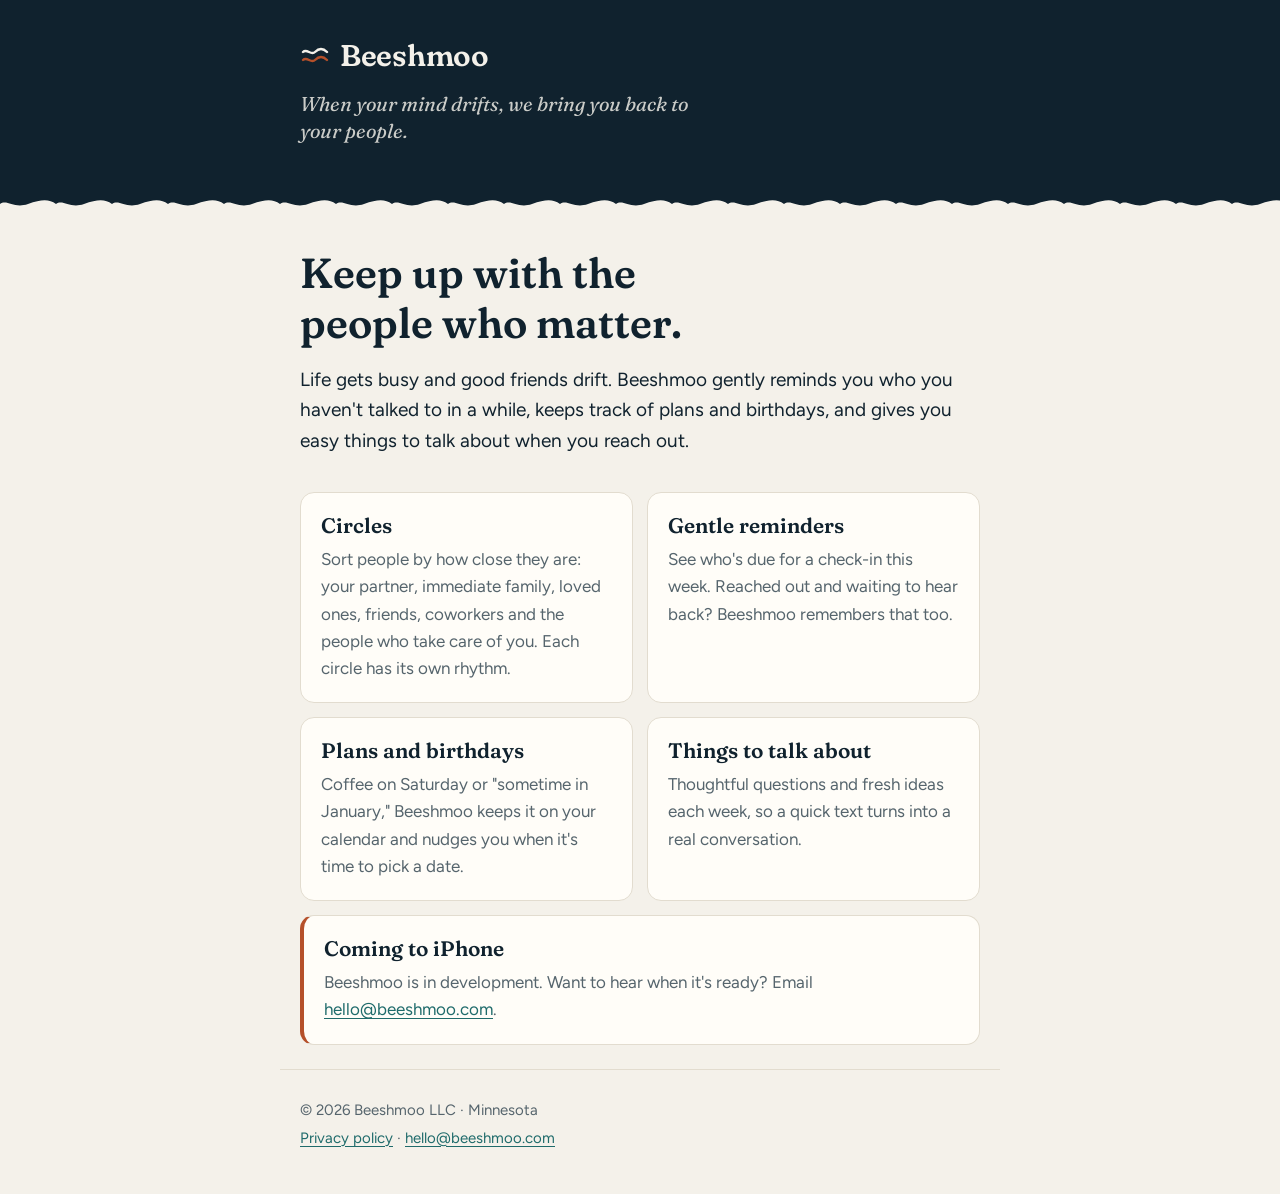
==== index.html @ cf82f2f8 "Beeshmoo website: home page and privacy policy Co-Authored-By: Claude Opus 5.5 <noreply@anthropic.co" ====
<!doctype html>
<html lang="en">
<head>
<meta charset="utf-8">
<meta name="viewport" content="width=device-width, initial-scale=1">
<title>Beeshmoo</title>
<meta name="description" content="Beeshmoo helps you keep up with the people who matter: reminders to check in, plans, birthdays and conversation ideas.">
<link rel="icon" href="data:image/svg+xml,%3Csvg xmlns='http://www.w3.org/2000/svg' viewBox='0 0 30 22' fill='none' stroke-width='2.6' stroke-linecap='round'%3E%3Cpath d='M3 7c4-4 8 4 12 0s8-4 12 0' stroke='%2310222E'/%3E%3Cpath d='M3 15c4-4 8 4 12 0s8-4 12 0' stroke='%23B5502A'/%3E%3C/svg%3E">
<link rel="preconnect" href="https://fonts.googleapis.com">
<link rel="preconnect" href="https://fonts.gstatic.com" crossorigin>
<link href="https://fonts.googleapis.com/css2?family=Fraunces:ital,opsz,wght,SOFT@0,9..144,400..600,0..100;1,9..144,400,0..100&family=Figtree:wght@400;500;600&display=swap" rel="stylesheet">
<link rel="stylesheet" href="style.css">
</head>
<body>
<header class="top">
  <div class="wrap">
    <a class="brand" href="/">
      <svg width="30" height="22" viewBox="0 0 30 22" fill="none" stroke-width="2.4" stroke-linecap="round" aria-hidden="true">
        <path class="logo-a" d="M3 7c4-4 8 4 12 0s8-4 12 0"/>
        <path class="logo-b" d="M3 15c4-4 8 4 12 0s8-4 12 0"/>
      </svg>
      Beeshmoo
    </a>
    <p class="tagline">When your mind drifts, we bring you back to your people.</p>
  </div>
</header>

<main class="wrap">
  <section class="lead">
    <h1>Keep up with the people who matter.</h1>
    <p>Life gets busy and good friends drift. Beeshmoo gently reminds you who you haven't talked to in a while, keeps track of plans and birthdays, and gives you easy things to talk about when you reach out.</p>
  </section>

  <section class="features">
    <div class="card">
      <h2>Circles</h2>
      <p>Sort people by how close they are: your partner, immediate family, loved ones, friends, coworkers and the people who take care of you. Each circle has its own rhythm.</p>
    </div>
    <div class="card">
      <h2>Gentle reminders</h2>
      <p>See who's due for a check-in this week. Reached out and waiting to hear back? Beeshmoo remembers that too.</p>
    </div>
    <div class="card">
      <h2>Plans and birthdays</h2>
      <p>Coffee on Saturday or "sometime in January," Beeshmoo keeps it on your calendar and nudges you when it's time to pick a date.</p>
    </div>
    <div class="card">
      <h2>Things to talk about</h2>
      <p>Thoughtful questions and fresh ideas each week, so a quick text turns into a real conversation.</p>
    </div>
  </section>

  <section class="soon card">
    <h2>Coming to iPhone</h2>
    <p>Beeshmoo is in development. Want to hear when it's ready? Email <a href="mailto:hello@beeshmoo.com">hello@beeshmoo.com</a>.</p>
  </section>
</main>

<footer class="wrap foot">
  <p>&copy; 2026 Beeshmoo LLC &middot; Minnesota</p>
  <p><a href="privacy.html">Privacy policy</a> &middot; <a href="mailto:hello@beeshmoo.com">hello@beeshmoo.com</a></p>
</footer>
</body>
</html>
---- style.css ----
/* Beeshmoo site: same look as the app. Navy header with a wave edge, sand page, paper cards. */
:root {
  --ink: #10222E; --bg: #F4F1EA; --deep: #10222E; --on-deep: #F4F1EA;
  --coral: #B5502A; --teal: #1F6B6B; --paper: #FFFDF8; --muted: #56656D; --line: #E2DCCF;
  --tagline: rgba(244, 241, 234, 0.82);
  --display: Fraunces, Georgia, "Times New Roman", serif;
  --body: Figtree, system-ui, -apple-system, "Segoe UI", sans-serif;
  color-scheme: light;
}
@media (prefers-color-scheme: dark) {
  :root:not([data-theme="light"]) {
    --ink: #EDE7DB; --bg: #0D1820; --deep: #08131B; --on-deep: #EDE7DB;
    --coral: #EB8C64; --teal: #6FC2B9; --paper: #14232C; --muted: #98A8AF; --line: #263943;
    --tagline: rgba(237, 231, 219, 0.78);
    color-scheme: dark;
  }
}
:root[data-theme="dark"] {
  --ink: #EDE7DB; --bg: #0D1820; --deep: #08131B; --on-deep: #EDE7DB;
  --coral: #EB8C64; --teal: #6FC2B9; --paper: #14232C; --muted: #98A8AF; --line: #263943;
  --tagline: rgba(237, 231, 219, 0.78);
  color-scheme: dark;
}

* { box-sizing: border-box; }
html { -webkit-text-size-adjust: 100%; }
body { margin: 0; background: var(--bg); color: var(--ink); font: 17px/1.6 var(--body); }
.wrap { max-width: 720px; margin: 0 auto; padding-inline: 20px; }
h1, h2 { font-family: var(--display); font-weight: 600; line-height: 1.2; margin: 0; text-wrap: balance; font-variation-settings: "SOFT" 50; }
a { color: var(--teal); text-underline-offset: 3px; }

.top { position: relative; background: var(--deep); color: var(--on-deep); padding-block: 32px 64px; }
.top.slim { padding-bottom: 34px; }
.top::after {
  content: ""; position: absolute; left: 0; right: 0; bottom: -1px; height: 11px; background: var(--bg);
  -webkit-mask: url("data:image/svg+xml,%3Csvg xmlns='http://www.w3.org/2000/svg' width='56' height='11' viewBox='0 0 56 11'%3E%3Cpath d='M0 6c7-5 14 5 28 0s21-5 28 0v5H0z'/%3E%3C/svg%3E") repeat-x left bottom / 56px 11px;
  mask: url("data:image/svg+xml,%3Csvg xmlns='http://www.w3.org/2000/svg' width='56' height='11' viewBox='0 0 56 11'%3E%3Cpath d='M0 6c7-5 14 5 28 0s21-5 28 0v5H0z'/%3E%3C/svg%3E") repeat-x left bottom / 56px 11px;
}
.brand {
  display: inline-flex; align-items: center; gap: 10px; text-decoration: none;
  font-family: var(--display); font-size: 30px; font-weight: 600; letter-spacing: -0.01em; color: var(--on-deep);
  font-variation-settings: "SOFT" 100;
}
.logo-a { stroke: var(--on-deep); }
.logo-b { stroke: var(--coral); }
.tagline { margin: 10px 0 0; max-width: 30ch; font-family: var(--display); font-style: italic; font-size: 20px; line-height: 1.35; color: var(--tagline); }

main { padding-block: 40px 24px; }
.lead h1 { font-size: clamp(30px, 6vw, 42px); }
.lead p { font-size: 19px; margin: 16px 0 0; max-width: 58ch; }

.features { display: grid; grid-template-columns: repeat(auto-fit, minmax(260px, 1fr)); gap: 14px; margin-top: 36px; }
.card { background: var(--paper); border: 1px solid var(--line); border-radius: 14px; padding: 20px; }
.card h2 { font-size: 21px; }
.card p { margin: 8px 0 0; color: var(--muted); }
.soon { margin-top: 14px; border-left: 4px solid var(--coral); }

.prose h1 { font-size: clamp(30px, 6vw, 40px); }
.prose h2 { font-size: 22px; margin-top: 32px; }
.prose p, .prose li { max-width: 65ch; }
.prose ul { padding-left: 22px; }
.muted { color: var(--muted); margin-top: 6px; }

.foot { padding-block: 24px 40px; border-top: 1px solid var(--line); color: var(--muted); font-size: 15px; }
.foot p { margin: 4px 0; }
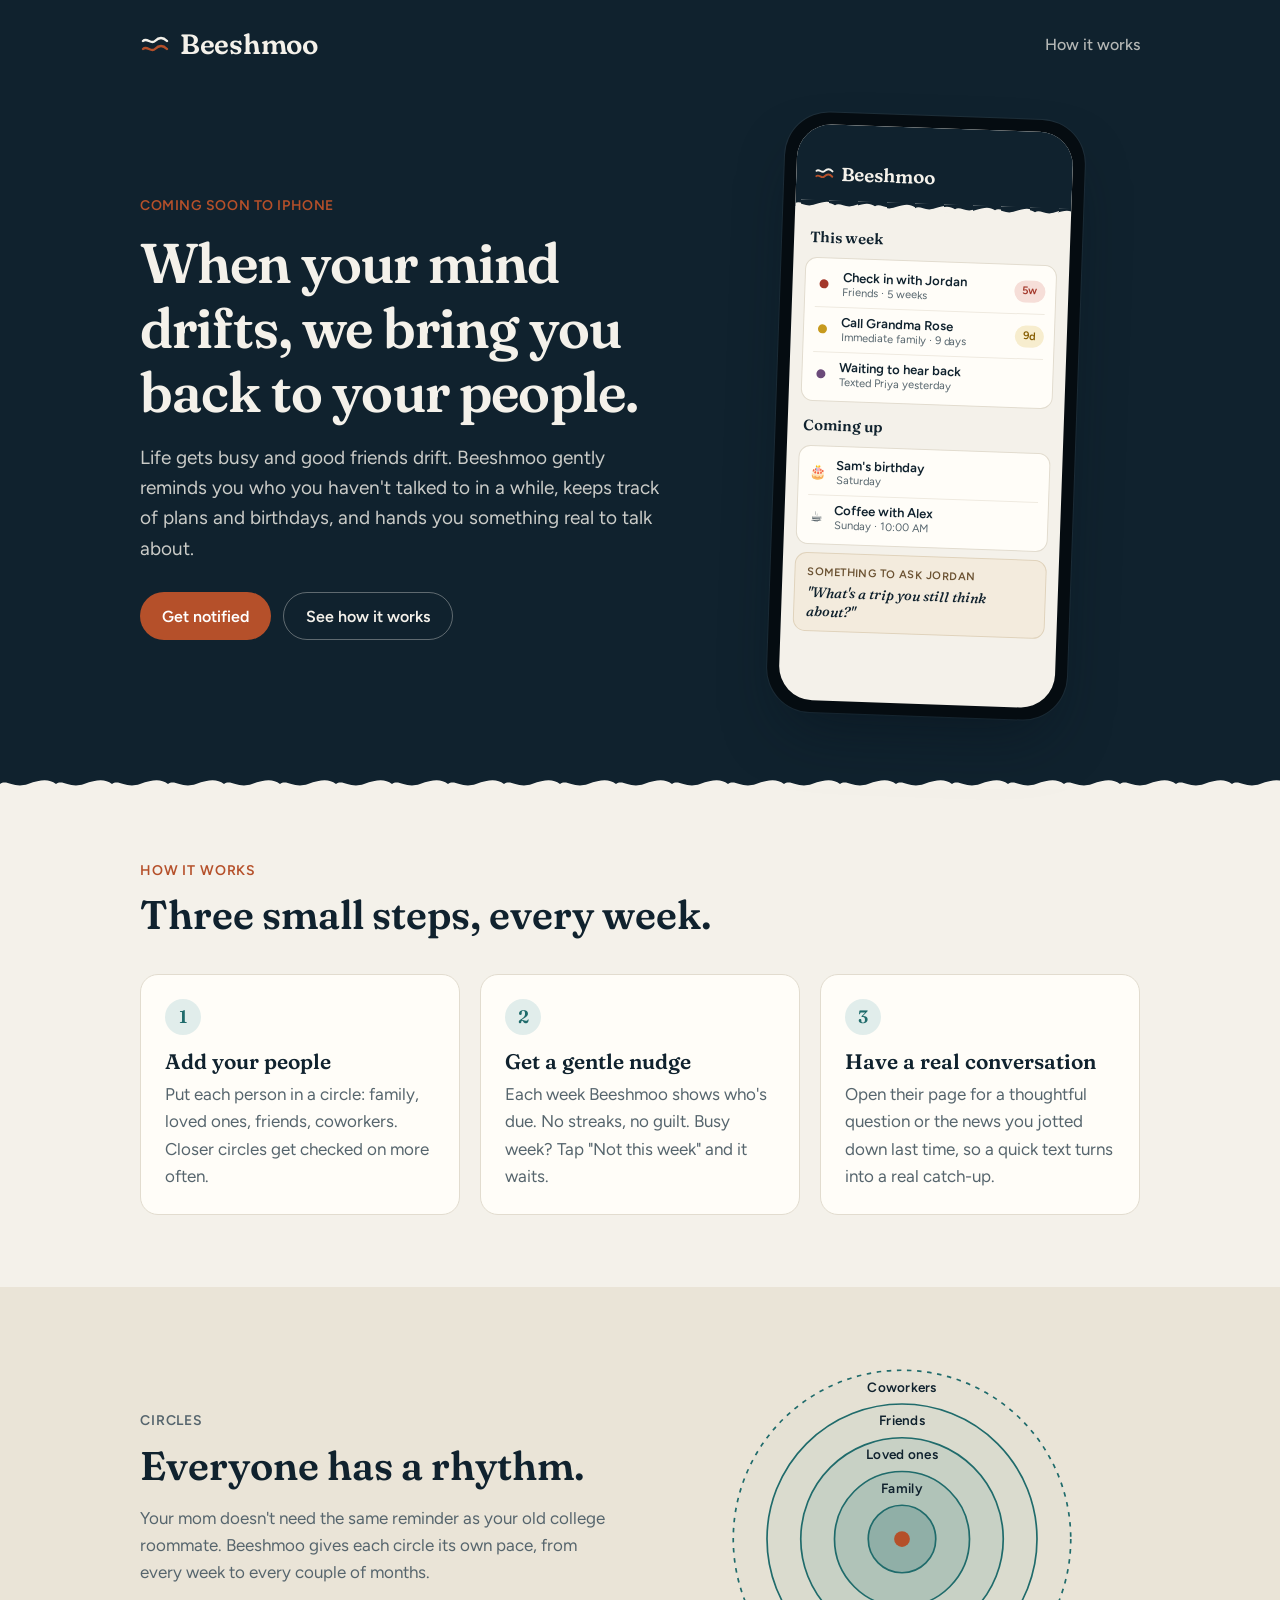
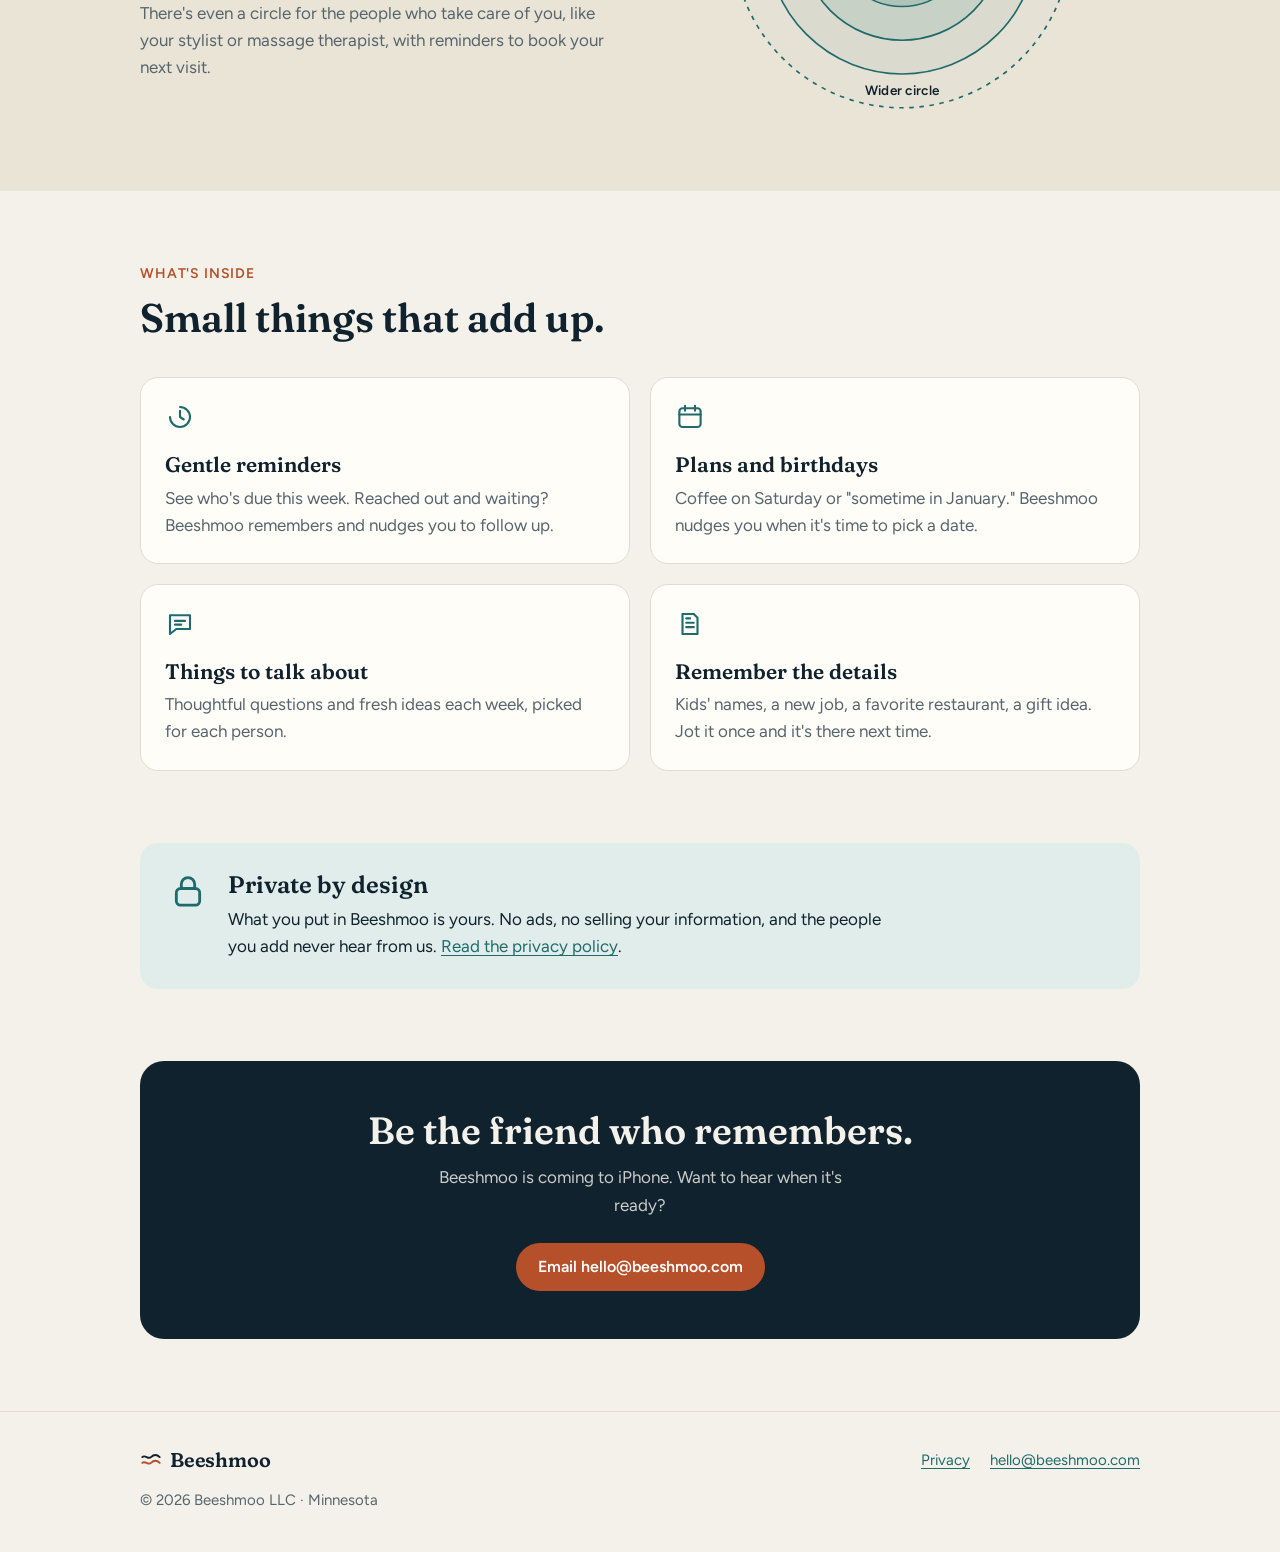
==== commit c8dbd66e: "Redesign the home page: hero with app preview, how it works, circles, features, privacy and signup C" ====
--- a/index.html
+++ b/index.html
@@ -2,9 +2,14 @@
 <html lang="en">
 <head>
 <meta charset="utf-8">
-<meta name="viewport" content="width=device-width, initial-scale=1">
-<title>Beeshmoo</title>
-<meta name="description" content="Beeshmoo helps you keep up with the people who matter: reminders to check in, plans, birthdays and conversation ideas.">
+<meta name="viewport" content="width=device-width, initial-scale=1, viewport-fit=cover">
+<title>Beeshmoo · Keep up with your people</title>
+<meta name="description" content="Beeshmoo gently reminds you who you haven't talked to in a while, keeps track of plans and birthdays, and gives you easy things to talk about.">
+<meta name="theme-color" content="#10222E">
+<meta property="og:title" content="Beeshmoo">
+<meta property="og:description" content="When your mind drifts, we bring you back to your people.">
+<meta property="og:url" content="https://beeshmoo.com/">
+<meta property="og:type" content="website">
 <link rel="icon" href="data:image/svg+xml,%3Csvg xmlns='http://www.w3.org/2000/svg' viewBox='0 0 30 22' fill='none' stroke-width='2.6' stroke-linecap='round'%3E%3Cpath d='M3 7c4-4 8 4 12 0s8-4 12 0' stroke='%2310222E'/%3E%3Cpath d='M3 15c4-4 8 4 12 0s8-4 12 0' stroke='%23B5502A'/%3E%3C/svg%3E">
 <link rel="preconnect" href="https://fonts.googleapis.com">
 <link rel="preconnect" href="https://fonts.gstatic.com" crossorigin>
@@ -12,8 +17,8 @@
 <link rel="stylesheet" href="style.css">
 </head>
 <body>
-<header class="top">
-  <div class="wrap">
+<header class="top hero-top">
+  <nav class="wrap nav">
     <a class="brand" href="/">
       <svg width="30" height="22" viewBox="0 0 30 22" fill="none" stroke-width="2.4" stroke-linecap="round" aria-hidden="true">
         <path class="logo-a" d="M3 7c4-4 8 4 12 0s8-4 12 0"/>
@@ -21,44 +26,158 @@
       </svg>
       Beeshmoo
     </a>
-    <p class="tagline">When your mind drifts, we bring you back to your people.</p>
+    <a class="nav-link" href="#how">How it works</a>
+  </nav>
+
+  <div class="wrap hero">
+    <div class="hero-copy">
+      <p class="eyebrow">Coming soon to iPhone</p>
+      <h1>When your mind drifts, we bring you back to your people.</h1>
+      <p class="sub">Life gets busy and good friends drift. Beeshmoo gently reminds you who you haven't talked to in a while, keeps track of plans and birthdays, and hands you something real to talk about.</p>
+      <div class="cta-row">
+        <a class="btn btn-coral" href="mailto:hello@beeshmoo.com?subject=Tell%20me%20when%20Beeshmoo%20is%20ready">Get notified</a>
+        <a class="btn btn-ghost" href="#how">See how it works</a>
+      </div>
+    </div>
+
+    <div class="phone" aria-label="A preview of the Beeshmoo app's This week screen" role="img">
+      <div class="phone-screen">
+        <div class="ph-top">
+          <span class="ph-brand">
+            <svg width="20" height="15" viewBox="0 0 30 22" fill="none" stroke-width="2.8" stroke-linecap="round" aria-hidden="true">
+              <path class="logo-a" d="M3 7c4-4 8 4 12 0s8-4 12 0"/>
+              <path class="logo-b" d="M3 15c4-4 8 4 12 0s8-4 12 0"/>
+            </svg>
+            Beeshmoo
+          </span>
+        </div>
+        <div class="ph-body">
+          <p class="ph-h">This week</p>
+          <div class="ph-card">
+            <div class="ph-row"><span class="dot d-over"></span><span class="ph-t"><b>Check in with Jordan</b><small>Friends · 5 weeks</small></span><span class="pill p-over">5w</span></div>
+            <div class="ph-row"><span class="dot d-due"></span><span class="ph-t"><b>Call Grandma Rose</b><small>Immediate family · 9 days</small></span><span class="pill p-due">9d</span></div>
+            <div class="ph-row"><span class="dot d-wait"></span><span class="ph-t"><b>Waiting to hear back</b><small>Texted Priya yesterday</small></span></div>
+          </div>
+          <p class="ph-h">Coming up</p>
+          <div class="ph-card">
+            <div class="ph-row"><span class="ph-ico">🎂</span><span class="ph-t"><b>Sam's birthday</b><small>Saturday</small></span></div>
+            <div class="ph-row"><span class="ph-ico">☕</span><span class="ph-t"><b>Coffee with Alex</b><small>Sunday · 10:00 AM</small></span></div>
+          </div>
+          <div class="ph-card ph-wood">
+            <small>Something to ask Jordan</small>
+            <b>"What's a trip you still think about?"</b>
+          </div>
+        </div>
+      </div>
+    </div>
   </div>
 </header>
 
-<main class="wrap">
-  <section class="lead">
-    <h1>Keep up with the people who matter.</h1>
-    <p>Life gets busy and good friends drift. Beeshmoo gently reminds you who you haven't talked to in a while, keeps track of plans and birthdays, and gives you easy things to talk about when you reach out.</p>
+<main>
+  <section id="how" class="wrap section">
+    <p class="kicker">How it works</p>
+    <h2>Three small steps, every week.</h2>
+    <ol class="steps">
+      <li>
+        <span class="step-n">1</span>
+        <h3>Add your people</h3>
+        <p>Put each person in a circle: family, loved ones, friends, coworkers. Closer circles get checked on more often.</p>
+      </li>
+      <li>
+        <span class="step-n">2</span>
+        <h3>Get a gentle nudge</h3>
+        <p>Each week Beeshmoo shows who's due. No streaks, no guilt. Busy week? Tap "Not this week" and it waits.</p>
+      </li>
+      <li>
+        <span class="step-n">3</span>
+        <h3>Have a real conversation</h3>
+        <p>Open their page for a thoughtful question or the news you jotted down last time, so a quick text turns into a real catch-up.</p>
+      </li>
+    </ol>
   </section>
 
-  <section class="features">
-    <div class="card">
-      <h2>Circles</h2>
-      <p>Sort people by how close they are: your partner, immediate family, loved ones, friends, coworkers and the people who take care of you. Each circle has its own rhythm.</p>
-    </div>
-    <div class="card">
-      <h2>Gentle reminders</h2>
-      <p>See who's due for a check-in this week. Reached out and waiting to hear back? Beeshmoo remembers that too.</p>
-    </div>
-    <div class="card">
-      <h2>Plans and birthdays</h2>
-      <p>Coffee on Saturday or "sometime in January," Beeshmoo keeps it on your calendar and nudges you when it's time to pick a date.</p>
-    </div>
-    <div class="card">
-      <h2>Things to talk about</h2>
-      <p>Thoughtful questions and fresh ideas each week, so a quick text turns into a real conversation.</p>
+  <section class="band">
+    <div class="wrap circles">
+      <div class="circles-copy">
+        <p class="kicker">Circles</p>
+        <h2>Everyone has a rhythm.</h2>
+        <p>Your mom doesn't need the same reminder as your old college roommate. Beeshmoo gives each circle its own pace, from every week to every couple of months.</p>
+        <p>There's even a circle for the people who take care of you, like your stylist or massage therapist, with reminders to book your next visit.</p>
+      </div>
+      <svg class="rings" viewBox="0 0 320 320" role="img" aria-label="Circles from closest to widest: Immediate family, Loved ones, Friends, Coworkers, Wider circle">
+        <circle cx="160" cy="160" r="150" class="r r5"/>
+        <circle cx="160" cy="160" r="120" class="r r4"/>
+        <circle cx="160" cy="160" r="90" class="r r3"/>
+        <circle cx="160" cy="160" r="60" class="r r2"/>
+        <circle cx="160" cy="160" r="30" class="r r1"/>
+        <circle cx="160" cy="160" r="7" class="r-you"/>
+        <text x="160" y="119" class="rl">Family</text>
+        <text x="160" y="89" class="rl">Loved ones</text>
+        <text x="160" y="59" class="rl">Friends</text>
+        <text x="160" y="29" class="rl">Coworkers</text>
+        <text x="160" y="299" class="rl">Wider circle</text>
+      </svg>
     </div>
   </section>
 
-  <section class="soon card">
-    <h2>Coming to iPhone</h2>
-    <p>Beeshmoo is in development. Want to hear when it's ready? Email <a href="mailto:hello@beeshmoo.com">hello@beeshmoo.com</a>.</p>
+  <section class="wrap section">
+    <p class="kicker">What's inside</p>
+    <h2>Small things that add up.</h2>
+    <div class="features">
+      <div class="feat">
+        <svg class="ico" viewBox="0 0 24 24" aria-hidden="true"><path d="M4 12a8 8 0 1 0 8-8"/><path d="M12 7v5l3 2"/></svg>
+        <h3>Gentle reminders</h3>
+        <p>See who's due this week. Reached out and waiting? Beeshmoo remembers and nudges you to follow up.</p>
+      </div>
+      <div class="feat">
+        <svg class="ico" viewBox="0 0 24 24" aria-hidden="true"><rect x="3.5" y="5" width="17" height="15" rx="2.5"/><path d="M3.5 10h17M8 3v4M16 3v4"/></svg>
+        <h3>Plans and birthdays</h3>
+        <p>Coffee on Saturday or "sometime in January." Beeshmoo nudges you when it's time to pick a date.</p>
+      </div>
+      <div class="feat">
+        <svg class="ico" viewBox="0 0 24 24" aria-hidden="true"><path d="M4 5h16v11H9l-5 4z"/><path d="M8 9.5h8M8 12.5h5"/></svg>
+        <h3>Things to talk about</h3>
+        <p>Thoughtful questions and fresh ideas each week, picked for each person.</p>
+      </div>
+      <div class="feat">
+        <svg class="ico" viewBox="0 0 24 24" aria-hidden="true"><path d="M6 4h9l3 3v13H6z"/><path d="M9 11h6M9 14.5h6M9 7.5h3"/></svg>
+        <h3>Remember the details</h3>
+        <p>Kids' names, a new job, a favorite restaurant, a gift idea. Jot it once and it's there next time.</p>
+      </div>
+    </div>
+  </section>
+
+  <section class="wrap">
+    <div class="private">
+      <svg class="ico ico-lg" viewBox="0 0 24 24" aria-hidden="true"><rect x="5" y="10.5" width="14" height="10" rx="2.5"/><path d="M8 10.5V8a4 4 0 0 1 8 0v2.5"/></svg>
+      <div>
+        <h2>Private by design</h2>
+        <p>What you put in Beeshmoo is yours. No ads, no selling your information, and the people you add never hear from us. <a href="privacy.html">Read the privacy policy</a>.</p>
+      </div>
+    </div>
+  </section>
+
+  <section class="wrap section">
+    <div class="cta-card">
+      <h2>Be the friend who remembers.</h2>
+      <p>Beeshmoo is coming to iPhone. Want to hear when it's ready?</p>
+      <a class="btn btn-coral" href="mailto:hello@beeshmoo.com?subject=Tell%20me%20when%20Beeshmoo%20is%20ready">Email hello@beeshmoo.com</a>
+    </div>
   </section>
 </main>
 
-<footer class="wrap foot">
-  <p>&copy; 2026 Beeshmoo LLC &middot; Minnesota</p>
-  <p><a href="privacy.html">Privacy policy</a> &middot; <a href="mailto:hello@beeshmoo.com">hello@beeshmoo.com</a></p>
+<footer class="foot">
+  <div class="wrap foot-in">
+    <a class="brand brand-sm" href="/">
+      <svg width="22" height="16" viewBox="0 0 30 22" fill="none" stroke-width="2.6" stroke-linecap="round" aria-hidden="true">
+        <path class="logo-a" d="M3 7c4-4 8 4 12 0s8-4 12 0"/>
+        <path class="logo-b" d="M3 15c4-4 8 4 12 0s8-4 12 0"/>
+      </svg>
+      Beeshmoo
+    </a>
+    <p class="foot-links"><a href="privacy.html">Privacy</a><a href="mailto:hello@beeshmoo.com">hello@beeshmoo.com</a></p>
+    <p class="foot-copy">&copy; 2026 Beeshmoo LLC &middot; Minnesota</p>
+  </div>
 </footer>
 </body>
 </html>
--- a/style.css
+++ b/style.css
@@ -1,8 +1,13 @@
-/* Beeshmoo site: same look as the app. Navy header with a wave edge, sand page, paper cards. */
+/* Beeshmoo site: same look as the app. Navy header with a wave edge, sand page, paper cards, coral accent. */
 :root {
   --ink: #10222E; --bg: #F4F1EA; --deep: #10222E; --on-deep: #F4F1EA;
-  --coral: #B5502A; --teal: #1F6B6B; --paper: #FFFDF8; --muted: #56656D; --line: #E2DCCF;
-  --tagline: rgba(244, 241, 234, 0.82);
+  --coral: #B5502A; --coral-fill: #B5502A; --teal: #1F6B6B; --teal-soft: #E1EDEB;
+  --paper: #FFFDF8; --muted: #56656D; --line: #E2DCCF; --band: #EAE4D7;
+  --tagline: rgba(244, 241, 234, 0.82); --on-deep-muted: rgba(244, 241, 234, 0.72);
+  --wood-bg: #F3EBDD; --wood-line: #E0D3BC; --wood-ink: #6B5232;
+  --fresh: #2D6A43; --due-bg: #F7EDCE; --due-fg: #855C00; --over-bg: #F6DED8; --over-fg: #A3372A;
+  --ring: #1F6B6B;
+  --shadow: 0 30px 60px -20px rgba(8, 19, 27, 0.55), 0 0 0 1px rgba(255,255,255,0.06);
   --display: Fraunces, Georgia, "Times New Roman", serif;
   --body: Figtree, system-ui, -apple-system, "Segoe UI", sans-serif;
   color-scheme: light;
@@ -10,56 +15,177 @@
 @media (prefers-color-scheme: dark) {
   :root:not([data-theme="light"]) {
     --ink: #EDE7DB; --bg: #0D1820; --deep: #08131B; --on-deep: #EDE7DB;
-    --coral: #EB8C64; --teal: #6FC2B9; --paper: #14232C; --muted: #98A8AF; --line: #263943;
-    --tagline: rgba(237, 231, 219, 0.78);
+    --coral: #EB8C64; --coral-fill: #B4532D; --teal: #6FC2B9; --teal-soft: #17302F;
+    --paper: #14232C; --muted: #98A8AF; --line: #263943; --band: #11202A;
+    --tagline: rgba(237, 231, 219, 0.78); --on-deep-muted: rgba(237, 231, 219, 0.68);
+    --wood-bg: #2A241B; --wood-line: #3D3427; --wood-ink: #D9C3A0;
+    --due-bg: #3A3016; --due-fg: #E8C468; --over-bg: #3D211C; --over-fg: #F09A88;
+    --ring: #6FC2B9;
     color-scheme: dark;
   }
 }
 :root[data-theme="dark"] {
   --ink: #EDE7DB; --bg: #0D1820; --deep: #08131B; --on-deep: #EDE7DB;
-  --coral: #EB8C64; --teal: #6FC2B9; --paper: #14232C; --muted: #98A8AF; --line: #263943;
-  --tagline: rgba(237, 231, 219, 0.78);
+  --coral: #EB8C64; --coral-fill: #B4532D; --teal: #6FC2B9; --teal-soft: #17302F;
+  --paper: #14232C; --muted: #98A8AF; --line: #263943; --band: #11202A;
+  --tagline: rgba(237, 231, 219, 0.78); --on-deep-muted: rgba(237, 231, 219, 0.68);
+  --wood-bg: #2A241B; --wood-line: #3D3427; --wood-ink: #D9C3A0;
+  --due-bg: #3A3016; --due-fg: #E8C468; --over-bg: #3D211C; --over-fg: #F09A88;
+  --ring: #6FC2B9;
   color-scheme: dark;
 }
 
 * { box-sizing: border-box; }
-html { -webkit-text-size-adjust: 100%; }
-body { margin: 0; background: var(--bg); color: var(--ink); font: 17px/1.6 var(--body); }
-.wrap { max-width: 720px; margin: 0 auto; padding-inline: 20px; }
-h1, h2 { font-family: var(--display); font-weight: 600; line-height: 1.2; margin: 0; text-wrap: balance; font-variation-settings: "SOFT" 50; }
+html { -webkit-text-size-adjust: 100%; scroll-behavior: smooth; }
+body { margin: 0; background: var(--bg); color: var(--ink); font: 17px/1.6 var(--body); overflow-x: hidden; }
+.wrap { max-width: 1040px; margin: 0 auto; padding-inline: max(20px, env(safe-area-inset-left)); }
+h1, h2, h3 { font-family: var(--display); font-weight: 600; line-height: 1.15; margin: 0; text-wrap: balance; font-variation-settings: "SOFT" 50; }
+p { margin: 0; }
 a { color: var(--teal); text-underline-offset: 3px; }
 
-.top { position: relative; background: var(--deep); color: var(--on-deep); padding-block: 32px 64px; }
-.top.slim { padding-bottom: 34px; }
+/* Header and wave edge */
+.top { position: relative; background: var(--deep); color: var(--on-deep); padding-block: 22px 40px; }
 .top::after {
   content: ""; position: absolute; left: 0; right: 0; bottom: -1px; height: 11px; background: var(--bg);
   -webkit-mask: url("data:image/svg+xml,%3Csvg xmlns='http://www.w3.org/2000/svg' width='56' height='11' viewBox='0 0 56 11'%3E%3Cpath d='M0 6c7-5 14 5 28 0s21-5 28 0v5H0z'/%3E%3C/svg%3E") repeat-x left bottom / 56px 11px;
   mask: url("data:image/svg+xml,%3Csvg xmlns='http://www.w3.org/2000/svg' width='56' height='11' viewBox='0 0 56 11'%3E%3Cpath d='M0 6c7-5 14 5 28 0s21-5 28 0v5H0z'/%3E%3C/svg%3E") repeat-x left bottom / 56px 11px;
 }
+.nav { display: flex; align-items: center; justify-content: space-between; gap: 16px; }
 .brand {
   display: inline-flex; align-items: center; gap: 10px; text-decoration: none;
-  font-family: var(--display); font-size: 30px; font-weight: 600; letter-spacing: -0.01em; color: var(--on-deep);
+  font-family: var(--display); font-size: 28px; font-weight: 600; letter-spacing: -0.01em; color: var(--on-deep);
   font-variation-settings: "SOFT" 100;
 }
 .logo-a { stroke: var(--on-deep); }
 .logo-b { stroke: var(--coral); }
-.tagline { margin: 10px 0 0; max-width: 30ch; font-family: var(--display); font-style: italic; font-size: 20px; line-height: 1.35; color: var(--tagline); }
+.nav-link { color: var(--on-deep-muted); text-decoration: none; font-weight: 500; font-size: 16px; padding: 10px 0; }
+.nav-link:hover { color: var(--on-deep); }
 
-main { padding-block: 40px 24px; }
-.lead h1 { font-size: clamp(30px, 6vw, 42px); }
-.lead p { font-size: 19px; margin: 16px 0 0; max-width: 58ch; }
+/* Hero */
+.hero-top { padding-bottom: 72px; overflow-x: clip; }
+.hero { display: grid; grid-template-columns: 1.1fr 0.9fr; gap: 48px; align-items: center; padding-top: 48px; }
+.eyebrow { display: inline-block; font-size: 14px; font-weight: 600; letter-spacing: 0.04em; text-transform: uppercase; color: var(--coral); margin-bottom: 14px; }
+.hero h1 { font-size: clamp(34px, 5.2vw, 56px); letter-spacing: -0.015em; }
+.sub { margin-top: 18px; font-size: 19px; color: var(--tagline); max-width: 44ch; }
+.cta-row { display: flex; flex-wrap: wrap; gap: 12px; margin-top: 28px; }
+.btn {
+  display: inline-flex; align-items: center; justify-content: center; min-height: 48px; padding: 0 22px;
+  border-radius: 999px; font: 600 16px var(--body); text-decoration: none; transition: transform .15s ease, background .15s ease;
+}
+.btn:hover { transform: translateY(-1px); }
+.btn-coral { background: var(--coral-fill); color: #fff; }
+.btn-coral:hover { background: #9E4522; }
+.btn-ghost { color: var(--on-deep); border: 1.5px solid rgba(244, 241, 234, 0.35); }
+.btn-ghost:hover { border-color: var(--on-deep); }
 
-.features { display: grid; grid-template-columns: repeat(auto-fit, minmax(260px, 1fr)); gap: 14px; margin-top: 36px; }
-.card { background: var(--paper); border: 1px solid var(--line); border-radius: 14px; padding: 20px; }
-.card h2 { font-size: 21px; }
-.card p { margin: 8px 0 0; color: var(--muted); }
-.soon { margin-top: 14px; border-left: 4px solid var(--coral); }
+/* Phone preview */
+.phone {
+  justify-self: center; width: 300px; max-width: 100%; aspect-ratio: 300 / 600;
+  border-radius: 44px; padding: 12px; background: #050C11; box-shadow: var(--shadow);
+  transform: rotate(2deg);
+}
+.phone-screen { height: 100%; border-radius: 34px; overflow: hidden; background: #F4F1EA; color: #10222E; display: flex; flex-direction: column; }
+.ph-top { background: #10222E; color: #F4F1EA; padding: 34px 18px 18px; position: relative; }
+.ph-top::after {
+  content: ""; position: absolute; left: 0; right: 0; bottom: -1px; height: 8px; background: #F4F1EA;
+  -webkit-mask: url("data:image/svg+xml,%3Csvg xmlns='http://www.w3.org/2000/svg' width='40' height='8' viewBox='0 0 56 11'%3E%3Cpath d='M0 6c7-5 14 5 28 0s21-5 28 0v5H0z'/%3E%3C/svg%3E") repeat-x left bottom / 40px 8px;
+  mask: url("data:image/svg+xml,%3Csvg xmlns='http://www.w3.org/2000/svg' width='40' height='8' viewBox='0 0 56 11'%3E%3Cpath d='M0 6c7-5 14 5 28 0s21-5 28 0v5H0z'/%3E%3C/svg%3E") repeat-x left bottom / 40px 8px;
+}
+.ph-top .logo-a { stroke: #F4F1EA; }
+.ph-top .logo-b { stroke: #B5502A; }
+.ph-brand { display: inline-flex; align-items: center; gap: 7px; font-family: var(--display); font-weight: 600; font-size: 19px; font-variation-settings: "SOFT" 100; }
+.ph-body { padding: 14px 12px; display: flex; flex-direction: column; gap: 8px; }
+.ph-h { font-family: var(--display); font-weight: 600; font-size: 15px; margin: 4px 4px 0; }
+.ph-card { background: #FFFDF8; border: 1px solid #E2DCCF; border-radius: 12px; padding: 4px 10px; }
+.ph-row { display: flex; align-items: center; gap: 9px; padding: 7px 0; border-top: 1px solid #EFEAE0; }
+.ph-row:first-child { border-top: 0; }
+.ph-t { display: flex; flex-direction: column; flex: 1; min-width: 0; line-height: 1.25; }
+.ph-t b { font-size: 13px; font-weight: 600; }
+.ph-t small { font-size: 11px; color: #56656D; }
+.ph-ico { width: 18px; text-align: center; font-size: 14px; }
+.dot { width: 9px; height: 9px; border-radius: 50%; flex: none; margin-inline: 4px 5px; }
+.d-over { background: #A3372A; } .d-due { background: #C79A1E; } .d-wait { background: #6B4A7A; }
+.pill { font-size: 11px; font-weight: 600; padding: 2px 8px; border-radius: 999px; }
+.p-over { background: #F6DED8; color: #A3372A; } .p-due { background: #F7EDCE; color: #855C00; }
+.ph-wood { background: #F3EBDD; border-color: #E0D3BC; color: #6B5232; padding: 10px 12px; display: flex; flex-direction: column; gap: 3px; }
+.ph-wood small { font-size: 11px; font-weight: 600; text-transform: uppercase; letter-spacing: 0.04em; }
+.ph-wood b { font-family: var(--display); font-style: italic; font-weight: 500; font-size: 14px; color: #10222E; line-height: 1.3; }
 
-.prose h1 { font-size: clamp(30px, 6vw, 40px); }
+/* Sections */
+.section { padding-block: 72px; }
+.kicker { font-size: 14px; font-weight: 600; letter-spacing: 0.06em; text-transform: uppercase; color: var(--coral); margin-bottom: 10px; }
+.section > h2, .circles h2 { font-size: clamp(28px, 4vw, 40px); }
+
+.steps { list-style: none; padding: 0; margin: 36px 0 0; display: grid; grid-template-columns: repeat(3, 1fr); gap: 20px; counter-reset: s; }
+.steps li { background: var(--paper); border: 1px solid var(--line); border-radius: 18px; padding: 24px; }
+.step-n {
+  display: inline-grid; place-items: center; width: 36px; height: 36px; border-radius: 50%;
+  background: var(--teal-soft); color: var(--teal); font: 600 18px var(--display); margin-bottom: 14px;
+}
+.steps h3 { font-size: 21px; }
+.steps p { margin-top: 8px; color: var(--muted); }
+
+.band { background: var(--band); padding-block: 72px; }
+.circles { display: grid; grid-template-columns: 1fr 1fr; gap: 48px; align-items: center; }
+.circles-copy p { margin-top: 14px; color: var(--muted); max-width: 46ch; }
+.circles-copy h2 + p { margin-top: 16px; }
+.rings { width: 100%; max-width: 360px; justify-self: center; }
+.r { fill: none; stroke: var(--ring); stroke-width: 1.5; }
+.r1 { fill: var(--ring); fill-opacity: .22; } .r2 { fill: var(--ring); fill-opacity: .14; } .r3 { fill: var(--ring); fill-opacity: .09; }
+.r4 { fill: var(--ring); fill-opacity: .05; } .r5 { fill: var(--ring); fill-opacity: .025; stroke-dasharray: 4 5; }
+.r-you { fill: var(--coral); }
+.rl { font: 600 12px var(--body); fill: var(--ink); text-anchor: middle; letter-spacing: .02em; }
+
+.features { display: grid; grid-template-columns: repeat(2, 1fr); gap: 20px; margin-top: 36px; }
+.feat { background: var(--paper); border: 1px solid var(--line); border-radius: 18px; padding: 24px; }
+.ico { width: 30px; height: 30px; fill: none; stroke: var(--teal); stroke-width: 1.7; stroke-linecap: round; stroke-linejoin: round; margin-bottom: 12px; }
+.ico-lg { width: 40px; height: 40px; margin: 0; flex: none; }
+.feat h3 { font-size: 21px; }
+.feat p { margin-top: 8px; color: var(--muted); }
+
+.private { display: flex; gap: 20px; align-items: flex-start; background: var(--teal-soft); border-radius: 18px; padding: 28px; }
+.private h2 { font-size: 24px; }
+.private p { margin-top: 8px; max-width: 60ch; }
+
+.cta-card { background: var(--deep); color: var(--on-deep); border-radius: 24px; padding: 48px 28px; text-align: center; position: relative; overflow: hidden; }
+.cta-card h2 { font-size: clamp(28px, 4vw, 38px); }
+.cta-card p { margin: 12px auto 24px; color: var(--tagline); max-width: 40ch; }
+
+/* Footer */
+.foot { border-top: 1px solid var(--line); padding-block: 32px calc(40px + env(safe-area-inset-bottom)); color: var(--muted); font-size: 15px; }
+.foot-in { display: flex; flex-wrap: wrap; align-items: center; justify-content: space-between; gap: 12px 24px; }
+.brand-sm { font-size: 20px; color: var(--ink); gap: 8px; }
+.brand-sm .logo-a { stroke: var(--ink); }
+.foot-links { display: flex; gap: 20px; flex-wrap: wrap; }
+.foot-copy { width: 100%; }
+
+/* Privacy page */
+.top.slim { padding-bottom: 34px; }
+.prose { max-width: 720px; padding-block: 44px 24px; }
+.prose h1 { font-size: clamp(30px, 6vw, 42px); }
 .prose h2 { font-size: 22px; margin-top: 32px; }
-.prose p, .prose li { max-width: 65ch; }
-.prose ul { padding-left: 22px; }
+.prose p, .prose li { max-width: 65ch; margin-top: 10px; }
+.prose ul { padding-left: 22px; margin: 10px 0 0; }
+.prose li { margin-top: 4px; }
 .muted { color: var(--muted); margin-top: 6px; }
 
-.foot { padding-block: 24px 40px; border-top: 1px solid var(--line); color: var(--muted); font-size: 15px; }
-.foot p { margin: 4px 0; }
+/* Phones and small tablets */
+@media (max-width: 820px) {
+  .hero { grid-template-columns: 1fr; gap: 44px; padding-top: 32px; }
+  .phone { width: 270px; transform: none; }
+  .circles { grid-template-columns: 1fr; gap: 32px; }
+  .rings { max-width: 300px; }
+  .steps { grid-template-columns: 1fr; }
+}
+@media (max-width: 560px) {
+  .features { grid-template-columns: 1fr; }
+  .section, .band { padding-block: 56px; }
+  .cta-row .btn { flex: 1 1 auto; }
+  .private { flex-direction: column; padding: 24px; }
+  .cta-card { padding: 40px 22px; }
+}
+@media (prefers-reduced-motion: reduce) {
+  html { scroll-behavior: auto; }
+  .btn { transition: none; }
+  .btn:hover { transform: none; }
+}
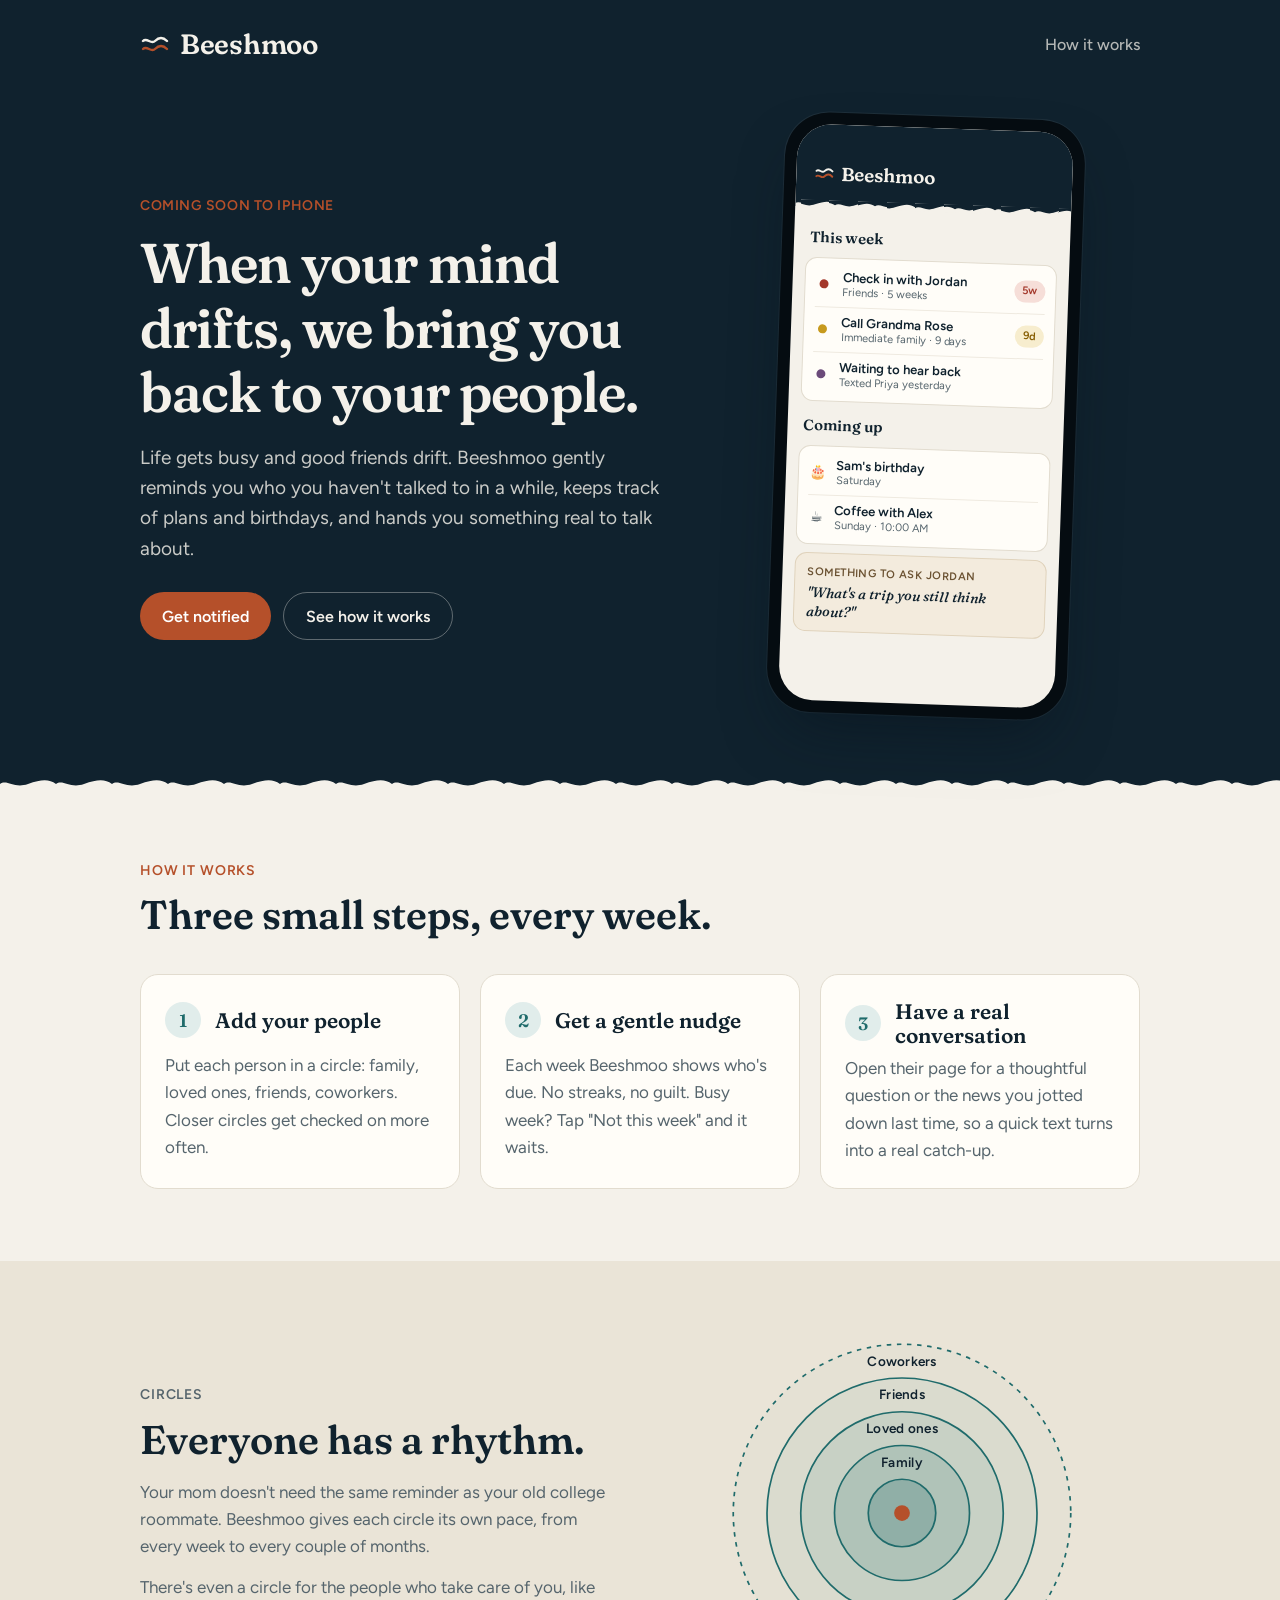
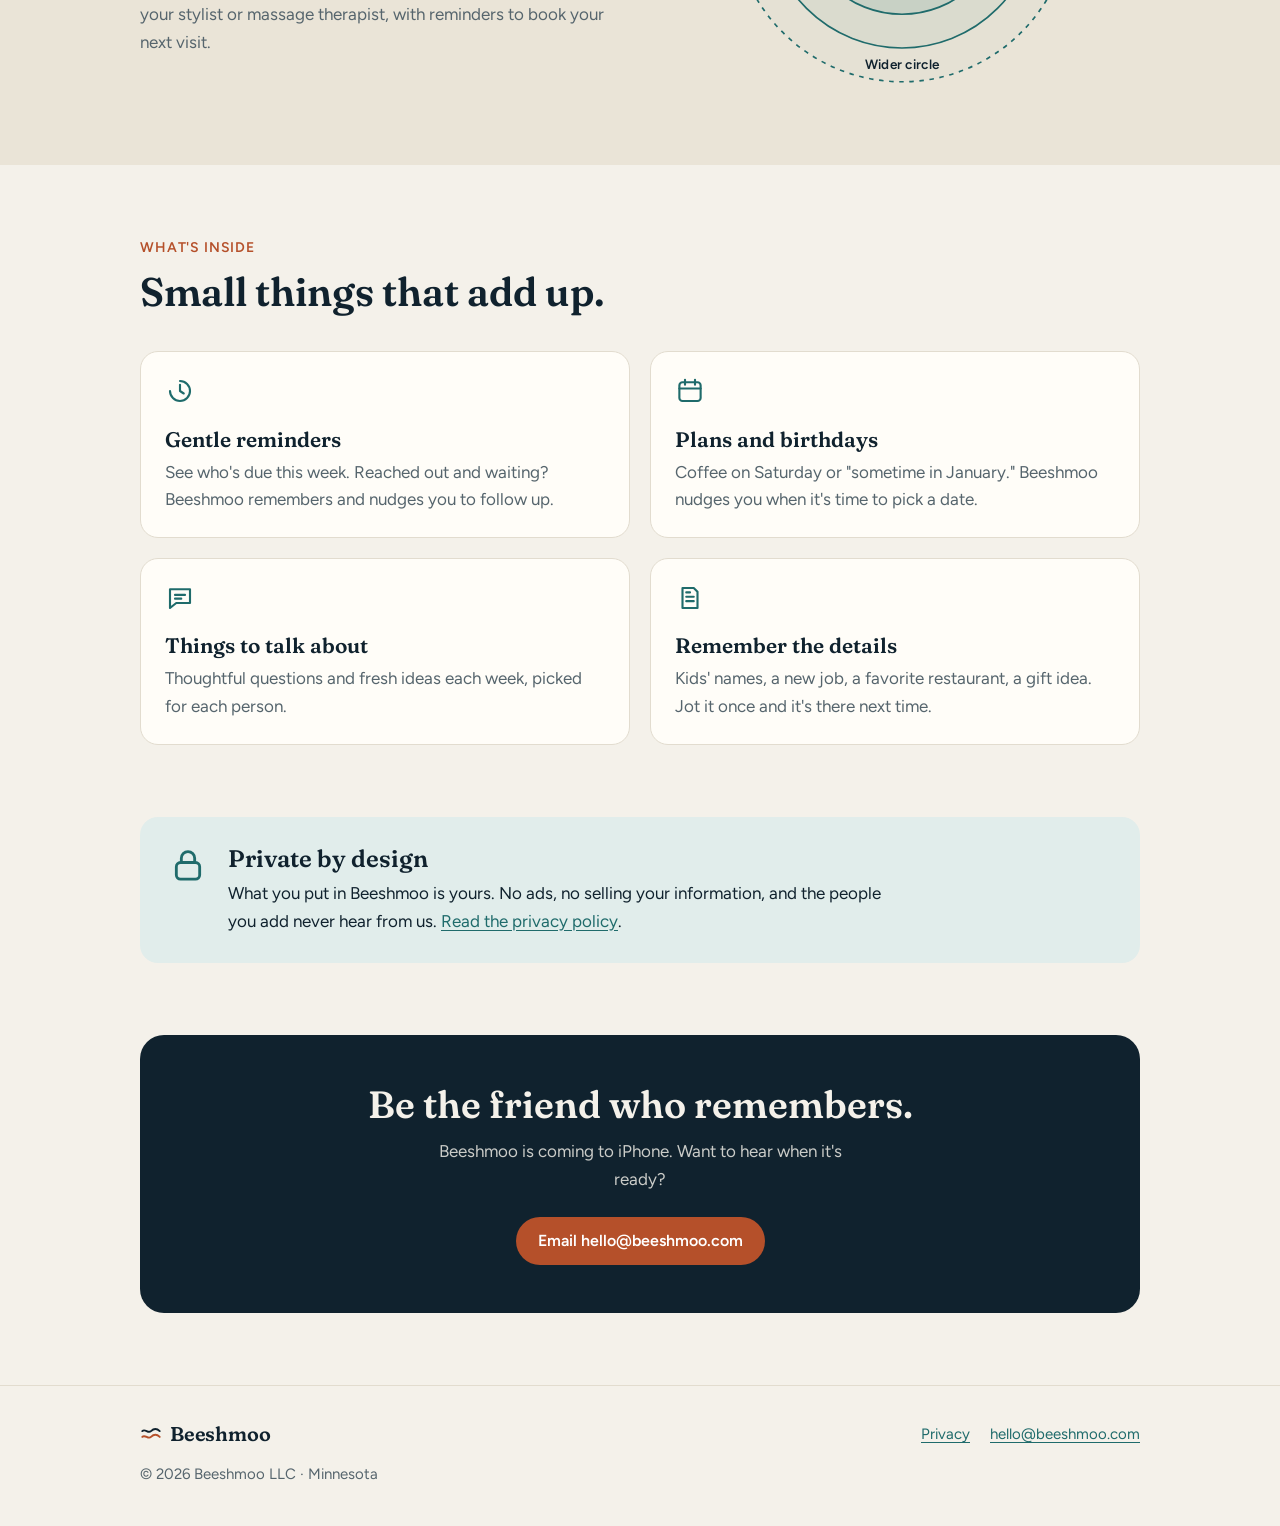
==== commit 677ffea0: "Fix the How it works steps on iPhone: one number, beside the heading Co-Authored-By: Claude Opus 5.5" ====
--- a/index.html
+++ b/index.html
@@ -77,23 +77,23 @@
   <section id="how" class="wrap section">
     <p class="kicker">How it works</p>
     <h2>Three small steps, every week.</h2>
-    <ol class="steps">
-      <li>
+    <div class="steps">
+      <div class="step">
         <span class="step-n">1</span>
         <h3>Add your people</h3>
         <p>Put each person in a circle: family, loved ones, friends, coworkers. Closer circles get checked on more often.</p>
-      </li>
-      <li>
+      </div>
+      <div class="step">
         <span class="step-n">2</span>
         <h3>Get a gentle nudge</h3>
         <p>Each week Beeshmoo shows who's due. No streaks, no guilt. Busy week? Tap "Not this week" and it waits.</p>
-      </li>
-      <li>
+      </div>
+      <div class="step">
         <span class="step-n">3</span>
         <h3>Have a real conversation</h3>
         <p>Open their page for a thoughtful question or the news you jotted down last time, so a quick text turns into a real catch-up.</p>
-      </li>
-    </ol>
+      </div>
+    </div>
   </section>
 
   <section class="band">
--- a/style.css
+++ b/style.css
@@ -116,13 +116,14 @@
 .kicker { font-size: 14px; font-weight: 600; letter-spacing: 0.06em; text-transform: uppercase; color: var(--coral); margin-bottom: 10px; }
 .section > h2, .circles h2 { font-size: clamp(28px, 4vw, 40px); }
 
-.steps { list-style: none; padding: 0; margin: 36px 0 0; display: grid; grid-template-columns: repeat(3, 1fr); gap: 20px; counter-reset: s; }
-.steps li { background: var(--paper); border: 1px solid var(--line); border-radius: 18px; padding: 24px; }
+.steps { margin-top: 36px; display: grid; grid-template-columns: repeat(3, 1fr); gap: 20px; }
+.step { background: var(--paper); border: 1px solid var(--line); border-radius: 18px; padding: 24px; display: grid; grid-template-columns: auto 1fr; column-gap: 14px; align-items: center; }
+.step p { grid-column: 1 / -1; }
 .step-n {
   display: inline-grid; place-items: center; width: 36px; height: 36px; border-radius: 50%;
-  background: var(--teal-soft); color: var(--teal); font: 600 18px var(--display); margin-bottom: 14px;
+  background: var(--teal-soft); color: var(--teal); font: 600 18px var(--display);
 }
-.steps h3 { font-size: 21px; }
+.steps h3 { font-size: 21px; text-wrap: pretty; }
 .steps p { margin-top: 8px; color: var(--muted); }
 
 .band { background: var(--band); padding-block: 72px; }
